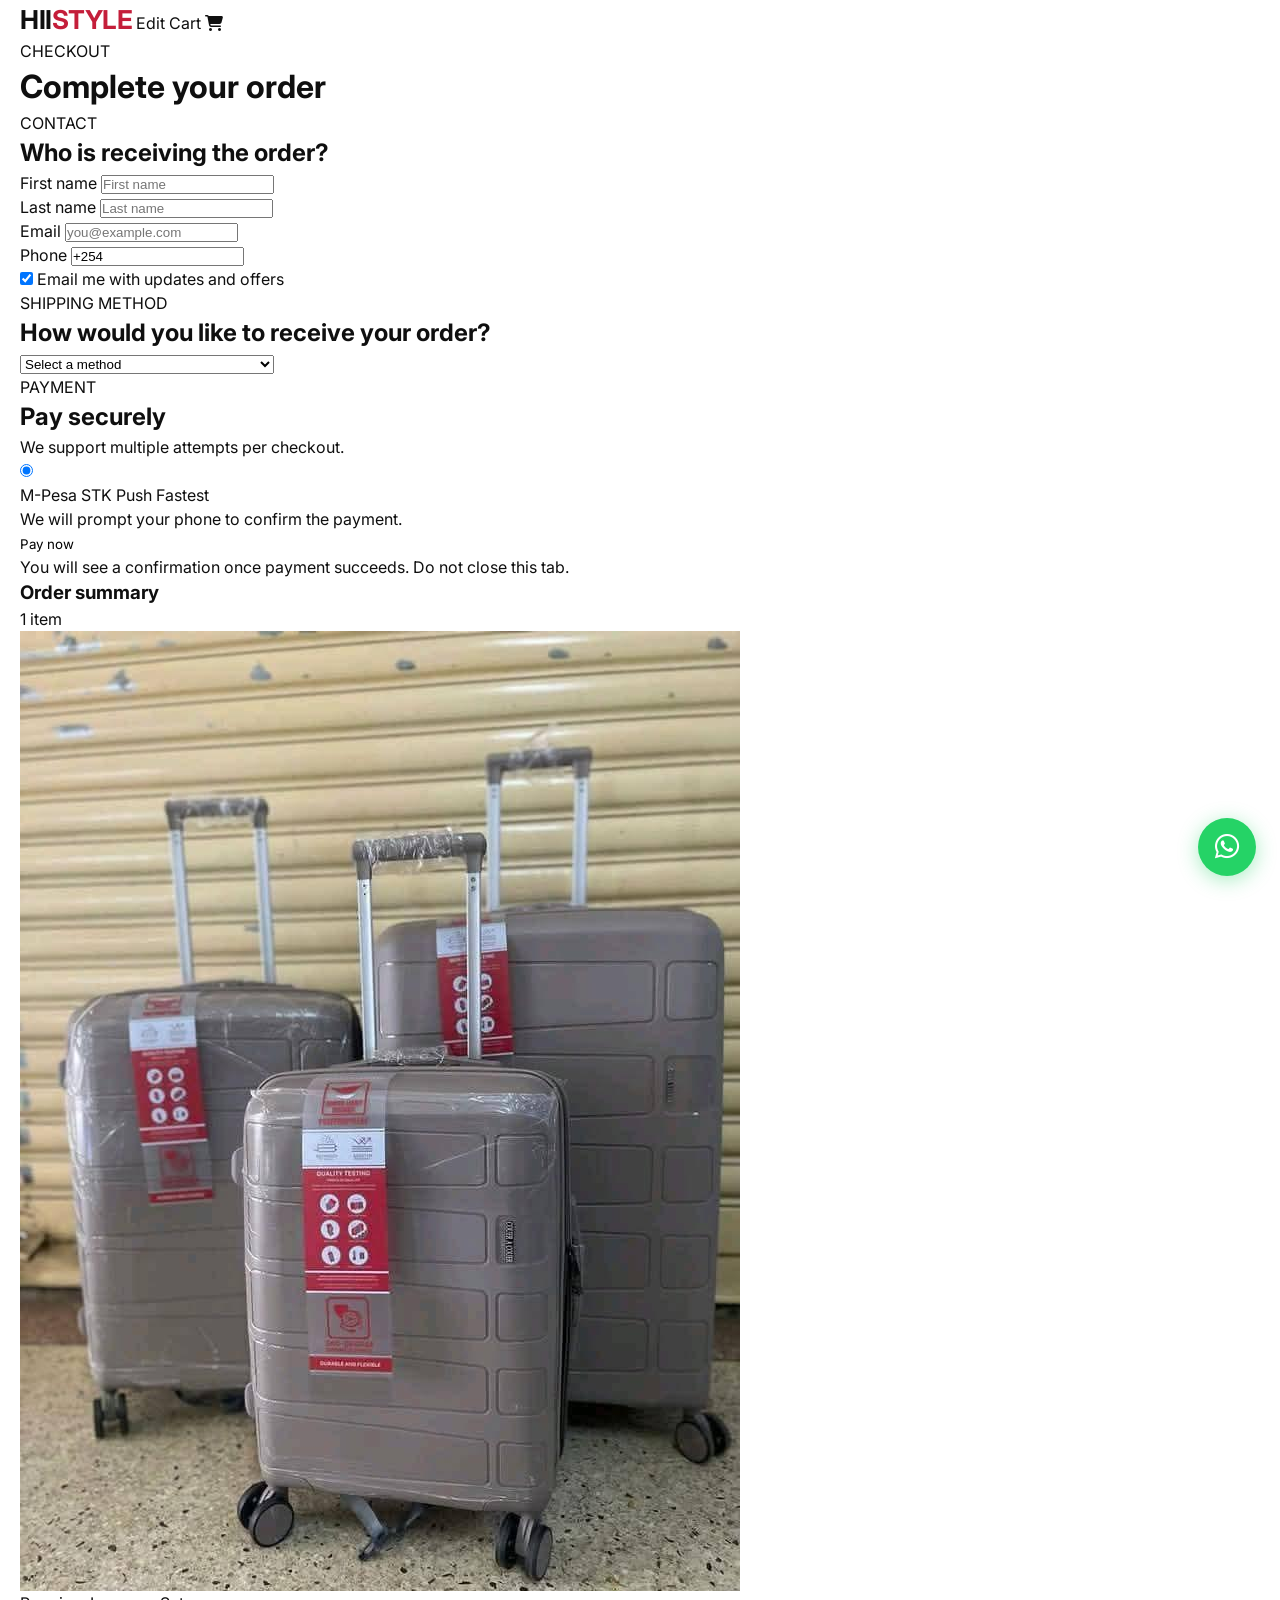
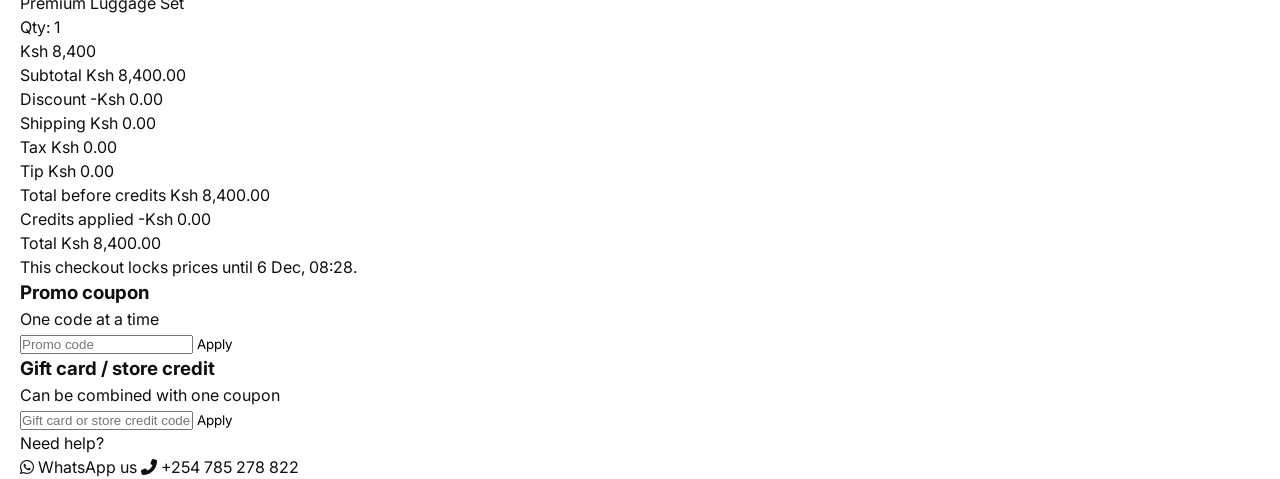
==== checkout.html @ 17052728 "Add files via upload" ====
<!DOCTYPE html>
<html lang="en">
<head>
  <meta charset="UTF-8">
  <meta name="viewport" content="width=device-width, initial-scale=1.0">
  <title>Checkout | HIISTYLE</title>
  <meta name="description" content="Complete your order securely with M-Pesa. HIISTYLE Kenya.">
  <link rel="stylesheet" href="styles.css">
  <link rel="stylesheet" href="https://cdnjs.cloudflare.com/ajax/libs/font-awesome/6.5.1/css/all.min.css">
  <link href="https://fonts.googleapis.com/css2?family=Inter:wght@300;400;500;600;700&display=swap" rel="stylesheet">
</head>
<body>
  <!-- Minimal Checkout Header -->
  <header class="checkout-header">
    <div class="container checkout-header-inner">
      <a href="index.html" class="logo">HII<span>STYLE</span></a>
      <a href="shop.html" class="edit-cart-btn">
        Edit Cart <i class="fas fa-shopping-cart"></i>
      </a>
    </div>
  </header>

  <main class="checkout-main">
    <div class="container checkout-grid">
      <!-- Left Column: Forms -->
      <div class="checkout-forms">
        <p class="checkout-label">CHECKOUT</p>
        <h1 class="checkout-title">Complete your order</h1>

        <!-- CONTACT -->
        <section class="checkout-card">
          <p class="card-label">CONTACT</p>
          <h2 class="card-title">Who is receiving the order?</h2>

          <div class="form-row">
            <div class="form-group">
              <label for="firstName">First name</label>
              <input type="text" id="firstName" placeholder="First name" required>
            </div>
            <div class="form-group">
              <label for="lastName">Last name</label>
              <input type="text" id="lastName" placeholder="Last name" required>
            </div>
          </div>

          <div class="form-group">
            <label for="email">Email</label>
            <input type="email" id="email" placeholder="you@example.com">
          </div>

          <div class="form-group">
            <label for="phone">Phone</label>
            <input type="tel" id="phone" placeholder="+254 700 000 000" value="+254 " required>
          </div>

          <label class="checkbox-label">
            <input type="checkbox" id="emailUpdates" checked>
            <span>Email me with updates and offers</span>
          </label>
        </section>

        <!-- SHIPPING METHOD -->
        <section class="checkout-card">
          <p class="card-label">SHIPPING METHOD</p>
          <h2 class="card-title">How would you like to receive your order?</h2>
          <div class="form-group">
            <select id="shippingMethod">
              <option value="" disabled selected>Select a method</option>
              <option value="nairobi">Nairobi Delivery – Free over KSh 5,000</option>
              <option value="upcountry">Upcountry / Bus Delivery</option>
              <option value="pickup">Store Pickup (Nairobi)</option>
              <option value="courier">Courier (G4S / Fargo)</option>
            </select>
          </div>
        </section>

        <!-- PAYMENT -->
        <section class="checkout-card">
          <p class="card-label">PAYMENT</p>
          <div class="payment-header">
            <h2 class="card-title">Pay securely</h2>
            <p class="payment-note">We support multiple attempts per checkout.</p>
          </div>

          <div class="payment-option selected">
            <label class="payment-radio">
              <input type="radio" name="payment" value="mpesa" checked>
              <div class="payment-info">
                <div class="payment-title-row">
                  <span class="payment-name">M-Pesa STK Push</span>
                  <span class="badge-fastest">Fastest</span>
                </div>
                <p class="payment-desc">We will prompt your phone to confirm the payment.</p>
              </div>
            </label>
          </div>

          <button type="button" class="pay-now-btn" id="payNowBtn">
            Pay now
          </button>
          <p class="pay-note">You will see a confirmation once payment succeeds. Do not close this tab.</p>
        </section>
      </div>

      <!-- Right Column: Order Summary -->
      <aside class="checkout-summary">
        <div class="summary-card">
          <div class="summary-header">
            <h3>Order summary</h3>
            <span class="item-count" id="itemCount">1 item</span>
          </div>

          <div class="summary-items" id="summaryItems">
            <!-- Sample item – JS can update -->
            <div class="summary-item">
              <div class="summary-item-img">
                <img src="assets/products/IMG-20260903-WA0022.jpg" alt="Product">
              </div>
              <div class="summary-item-info">
                <p class="summary-item-name">Premium Luggage Set</p>
                <p class="summary-item-meta">Qty: 1</p>
              </div>
              <p class="summary-item-price">Ksh 8,400</p>
            </div>
          </div>

          <div class="summary-totals">
            <div class="total-row">
              <span>Subtotal</span>
              <span id="subtotal">Ksh 8,400.00</span>
            </div>
            <div class="total-row">
              <span>Discount</span>
              <span id="discount">-Ksh 0.00</span>
            </div>
            <div class="total-row">
              <span>Shipping</span>
              <span id="shipping">Ksh 0.00</span>
            </div>
            <div class="total-row">
              <span>Tax</span>
              <span>Ksh 0.00</span>
            </div>
            <div class="total-row">
              <span>Tip</span>
              <span>Ksh 0.00</span>
            </div>
            <div class="total-row">
              <span>Total before credits</span>
              <span id="beforeCredits">Ksh 8,400.00</span>
            </div>
            <div class="total-row">
              <span>Credits applied</span>
              <span>-Ksh 0.00</span>
            </div>
            <div class="total-row total-final">
              <span>Total</span>
              <span id="grandTotal">Ksh 8,400.00</span>
            </div>
          </div>

          <p class="price-lock">This checkout locks prices until <span id="lockTime"></span>.</p>
        </div>

        <!-- Promo Coupon -->
        <div class="summary-card promo-card">
          <div class="promo-header">
            <h3>Promo coupon</h3>
            <span class="promo-note">One code at a time</span>
          </div>
          <div class="promo-input-row">
            <input type="text" id="promoCode" placeholder="Promo code">
            <button type="button" class="apply-btn" id="applyPromo">Apply</button>
          </div>
        </div>

        <!-- Gift Card -->
        <div class="summary-card promo-card">
          <div class="promo-header">
            <h3>Gift card / store credit</h3>
            <span class="promo-note">Can be combined with one coupon</span>
          </div>
          <div class="promo-input-row">
            <input type="text" id="giftCard" placeholder="Gift card or store credit code">
            <button type="button" class="apply-btn" id="applyGift">Apply</button>
          </div>
        </div>

        <!-- Help -->
        <div class="checkout-help">
          <p>Need help?</p>
          <a href="https://wa.me/254785278822?text=Hi%2C%20I%20need%20help%20with%20checkout" target="_blank">
            <i class="fab fa-whatsapp"></i> WhatsApp us
          </a>
          <a href="tel:+254785278822">
            <i class="fas fa-phone-alt"></i> +254 785 278 822
          </a>
        </div>
      </aside>
    </div>
  </main>

  <!-- Floating WhatsApp -->
  <a href="https://wa.me/254785278822?text=Hi%2C%20I%20want%20to%20complete%20my%20order" class="floating-whatsapp" target="_blank" title="Chat on WhatsApp">
    <i class="fab fa-whatsapp"></i>
  </a>

  <script src="script.js"></script>
  <script>
    // Set price lock time (1 hour from now)
    (function() {
      const lock = document.getElementById('lockTime');
      if (lock) {
        const d = new Date();
        d.setHours(d.getHours() + 1);
        lock.textContent = d.toLocaleString('en-KE', {
          month: 'short', day: 'numeric', hour: '2-digit', minute: '2-digit'
        });
      }
    })();

    // Pay Now → WhatsApp with order details (static demo)
    document.getElementById('payNowBtn')?.addEventListener('click', function() {
      const first = document.getElementById('firstName')?.value.trim() || '';
      const last = document.getElementById('lastName')?.value.trim() || '';
      const phone = document.getElementById('phone')?.value.trim() || '';
      const shipping = document.getElementById('shippingMethod')?.value || '';
      const total = document.getElementById('grandTotal')?.textContent || 'Ksh 8,400';

      if (!first || !last || !phone || phone.length < 10) {
        alert('Please fill in your First name, Last name and a valid Phone number.');
        return;
      }
      if (!shipping) {
        alert('Please select a shipping method.');
        return;
      }

      const msg = encodeURIComponent(
        `Hi HIISTYLE! I want to complete my order.\n\n` +
        `Name: ${first} ${last}\n` +
        `Phone: ${phone}\n` +
        `Shipping: ${shipping}\n` +
        `Total: ${total}\n\n` +
        `Please send M-Pesa STK Push.`
      );
      window.open(`https://wa.me/254785278822?text=${msg}`, '_blank');
    });

    // Simple promo feedback
    document.getElementById('applyPromo')?.addEventListener('click', function() {
      const code = document.getElementById('promoCode')?.value.trim();
      if (code) alert('Promo code applied (demo). Contact us on WhatsApp for real discounts.');
      else alert('Enter a promo code first.');
    });
    document.getElementById('applyGift')?.addEventListener('click', function() {
      const code = document.getElementById('giftCard')?.value.trim();
      if (code) alert('Gift card applied (demo). Contact us on WhatsApp to redeem.');
      else alert('Enter a gift card code first.');
    });
  </script>
</body>
</html>
---- styles.css ----
/* ===== Reset & Base ===== */
*,
*::before,
*::after {
  box-sizing: border-box;
  margin: 0;
  padding: 0;
}

:root {
  --black: #0f0f0f;
  --dark: #1a1a1a;
  --gray: #666;
  --light-gray: #f7f7f7;
  --border: #e8e8e8;
  --red: #c41e3a;
  --whatsapp: #25D366;
  --white: #fff;
  --radius: 10px;
  --shadow: 0 4px 20px rgba(0,0,0,0.08);
  --transition: 0.25s ease;
}

html {
  scroll-behavior: smooth;
}

body {
  font-family: 'Inter', -apple-system, BlinkMacSystemFont, sans-serif;
  color: var(--black);
  background: var(--white);
  line-height: 1.5;
  -webkit-font-smoothing: antialiased;
}

a {
  text-decoration: none;
  color: inherit;
}

img {
  max-width: 100%;
  display: block;
  object-fit: cover;
}

button {
  font-family: inherit;
  cursor: pointer;
  border: none;
  background: none;
}

.container {
  max-width: 1320px;
  margin: 0 auto;
  padding: 0 20px;
}

/* ===== Top Bar ===== */
.top-bar {
  background: var(--black);
  color: var(--white);
  font-size: 13px;
  padding: 9px 0;
}

.top-bar-content {
  display: flex;
  justify-content: space-between;
  align-items: center;
  gap: 16px;
  flex-wrap: wrap;
}

.top-bar a {
  color: var(--white);
  display: flex;
  align-items: center;
  gap: 6px;
  transition: opacity var(--transition);
}

.top-bar a:hover {
  opacity: 0.8;
}

.top-bar .whatsapp-link {
  background: var(--whatsapp);
  padding: 4px 12px;
  border-radius: 20px;
  font-weight: 500;
}

/* ===== Header ===== */
.main-header {
  background: var(--white);
  border-bottom: 1px solid var(--border);
  position: sticky;
  top: 0;
  z-index: 100;
  box-shadow: 0 1px 8px rgba(0,0,0,0.04);
}

.header-content {
  display: flex;
  align-items: center;
  justify-content: space-between;
  height: 70px;
  gap: 20px;
}

.logo {
  font-size: 26px;
  font-weight: 700;
  letter-spacing: -0.5px;
  color: var(--black);
}

.logo span {
  color: var(--red);
}

.main-nav {
  display: flex;
  gap: 28px;
}

.main-nav a {
  font-size: 14px;
  font-weight: 500;
  transition: color var(--transition);
  position: relative;
}

.main-nav a:hover,
.main-nav a.active {
  color: var(--red);
}

.main-nav a.sale {
  color: var(--red);
}

.header-actions {
  display: flex;
  align-items: center;
  gap: 12px;
}

.search-box {
  display: flex;
  align-items: center;
  background: var(--light-gray);
  border-radius: 24px;
  padding: 8px 14px;
  gap: 8px;
  min-width: 200px;
}

.search-box input {
  border: none;
  background: transparent;
  outline: none;
  font-size: 14px;
  width: 100%;
}

.icon-btn {
  width: 40px;
  height: 40px;
  display: flex;
  align-items: center;
  justify-content: center;
  border-radius: 50%;
  transition: background var(--transition);
  position: relative;
  font-size: 16px;
  color: var(--dark);
}

.icon-btn:hover {
  background: var(--light-gray);
}

.cart-count {
  position: absolute;
  top: 2px;
  right: 2px;
  background: var(--red);
  color: white;
  font-size: 10px;
  font-weight: 600;
  width: 16px;
  height: 16px;
  border-radius: 50%;
  display: flex;
  align-items: center;
  justify-content: center;
}

.mobile-menu-btn {
  display: none;
  font-size: 22px;
  color: var(--dark);
}

/* ===== Mobile Nav ===== */
.mobile-nav {
  display: none;
  flex-direction: column;
  background: var(--white);
  border-bottom: 1px solid var(--border);
  padding: 12px 20px 20px;
  gap: 4px;
}

.mobile-nav.open {
  display: flex;
}

.mobile-nav a {
  padding: 12px 8px;
  font-weight: 500;
  border-radius: 8px;
  transition: background var(--transition);
}

.mobile-nav a:hover {
  background: var(--light-gray);
}

/* ===== Category Nav ===== */
.category-nav {
  background: var(--light-gray);
  border-bottom: 1px solid var(--border);
  overflow-x: auto;
  -webkit-overflow-scrolling: touch;
}

.category-scroll {
  display: flex;
  gap: 8px;
  padding: 12px 20px;
  white-space: nowrap;
}

.category-scroll a {
  font-size: 13px;
  font-weight: 600;
  letter-spacing: 0.3px;
  padding: 6px 16px;
  border-radius: 20px;
  background: var(--white);
  border: 1px solid var(--border);
  transition: all var(--transition);
}

.category-scroll a:hover,
.category-scroll a.active {
  background: var(--black);
  color: var(--white);
  border-color: var(--black);
}

/* ===== Hero ===== */
.hero {
  background: linear-gradient(135deg, #1a1a1a 0%, #333 100%);
  color: var(--white);
  padding: 70px 0;
  text-align: center;
}

.hero h1 {
  font-size: clamp(32px, 5vw, 48px);
  font-weight: 700;
  margin-bottom: 12px;
  letter-spacing: -1px;
}

.hero p {
  font-size: 17px;
  opacity: 0.85;
  margin-bottom: 28px;
  max-width: 520px;
  margin-left: auto;
  margin-right: auto;
}

.hero-buttons {
  display: flex;
  gap: 14px;
  justify-content: center;
  flex-wrap: wrap;
}

.btn-primary {
  display: inline-flex;
  align-items: center;
  gap: 8px;
  background: var(--white);
  color: var(--black);
  padding: 14px 28px;
  border-radius: 30px;
  font-weight: 600;
  font-size: 15px;
  transition: transform var(--transition), box-shadow var(--transition);
}

.btn-primary:hover {
  transform: translateY(-2px);
  box-shadow: 0 8px 20px rgba(0,0,0,0.2);
}

.btn-whatsapp {
  display: inline-flex;
  align-items: center;
  gap: 8px;
  background: var(--whatsapp);
  color: var(--white);
  padding: 14px 28px;
  border-radius: 30px;
  font-weight: 600;
  font-size: 15px;
  transition: transform var(--transition), box-shadow var(--transition);
}

.btn-whatsapp:hover {
  transform: translateY(-2px);
  box-shadow: 0 8px 20px rgba(37,211,102,0.3);
}

/* ===== Sections ===== */
.product-section {
  padding: 50px 0;
}

.section-header {
  display: flex;
  justify-content: space-between;
  align-items: center;
  margin-bottom: 28px;
}

.section-header h2 {
  font-size: 22px;
  font-weight: 700;
  letter-spacing: -0.3px;
}

.view-all {
  font-size: 14px;
  font-weight: 500;
  color: var(--gray);
  display: flex;
  align-items: center;
  gap: 4px;
  transition: color var(--transition);
}

.view-all:hover {
  color: var(--red);
}

/* ===== Product Grid ===== */
.product-grid {
  display: grid;
  grid-template-columns: repeat(auto-fill, minmax(240px, 1fr));
  gap: 24px;
}

.product-card {
  background: var(--white);
  border-radius: var(--radius);
  overflow: hidden;
  border: 1px solid var(--border);
  transition: transform var(--transition), box-shadow var(--transition);
  position: relative;
}

.product-card:hover {
  transform: translateY(-4px);
  box-shadow: var(--shadow);
}

.product-image {
  position: relative;
  aspect-ratio: 1;
  overflow: hidden;
  background: var(--light-gray);
}

.product-image img {
  width: 100%;
  height: 100%;
  object-fit: cover;
  transition: transform 0.4s ease;
}

.product-card:hover .product-image img {
  transform: scale(1.05);
}

.product-badge {
  position: absolute;
  top: 12px;
  left: 12px;
  background: var(--red);
  color: white;
  font-size: 11px;
  font-weight: 600;
  padding: 4px 10px;
  border-radius: 4px;
  text-transform: uppercase;
  letter-spacing: 0.5px;
}

.wishlist-btn {
  position: absolute;
  top: 12px;
  right: 12px;
  width: 36px;
  height: 36px;
  background: white;
  border-radius: 50%;
  display: flex;
  align-items: center;
  justify-content: center;
  box-shadow: 0 2px 8px rgba(0,0,0,0.12);
  opacity: 0;
  transition: opacity var(--transition), transform var(--transition);
  color: var(--dark);
}

.product-card:hover .wishlist-btn {
  opacity: 1;
}

.wishlist-btn:hover,
.wishlist-btn.active {
  color: var(--red);
  transform: scale(1.1);
}

.product-info {
  padding: 16px;
}

.product-category {
  font-size: 11px;
  text-transform: uppercase;
  letter-spacing: 0.8px;
  color: var(--gray);
  font-weight: 500;
  margin-bottom: 4px;
}

.product-name {
  font-size: 15px;
  font-weight: 600;
  margin-bottom: 8px;
  line-height: 1.3;
  display: -webkit-box;
  -webkit-line-clamp: 2;
  -webkit-box-orient: vertical;
  overflow: hidden;
}

.product-price {
  font-size: 16px;
  font-weight: 700;
  margin-bottom: 12px;
}

.product-price .old {
  text-decoration: line-through;
  color: var(--gray);
  font-weight: 400;
  font-size: 14px;
  margin-left: 6px;
}

.product-actions {
  display: flex;
  gap: 8px;
}

.btn-add {
  flex: 1;
  background: var(--black);
  color: white;
  padding: 10px;
  border-radius: 6px;
  font-size: 13px;
  font-weight: 600;
  transition: background var(--transition);
  display: flex;
  align-items: center;
  justify-content: center;
  gap: 6px;
}

.btn-add:hover {
  background: var(--dark);
}

.btn-wa {
  width: 42px;
  background: var(--whatsapp);
  color: white;
  border-radius: 6px;
  display: flex;
  align-items: center;
  justify-content: center;
  font-size: 18px;
  transition: transform var(--transition);
}

.btn-wa:hover {
  transform: scale(1.05);
}

/* ===== Category Cards ===== */
.category-grid {
  display: grid;
  grid-template-columns: repeat(auto-fit, minmax(200px, 1fr));
  gap: 20px;
  margin-bottom: 20px;
}

.category-card {
  position: relative;
  border-radius: var(--radius);
  overflow: hidden;
  aspect-ratio: 4/3;
  background: var(--light-gray);
}

.category-card img {
  width: 100%;
  height: 100%;
  object-fit: cover;
  transition: transform 0.4s ease;
}

.category-card:hover img {
  transform: scale(1.08);
}

.category-card .overlay {
  position: absolute;
  inset: 0;
  background: linear-gradient(to top, rgba(0,0,0,0.7) 0%, transparent 60%);
  display: flex;
  align-items: flex-end;
  padding: 20px;
}

.category-card h3 {
  color: white;
  font-size: 18px;
  font-weight: 600;
}

/* ===== Contact Page ===== */
.contact-section {
  padding: 60px 0;
}

.contact-grid {
  display: grid;
  grid-template-columns: 1fr 1fr;
  gap: 40px;
  align-items: start;
}

.contact-info h2 {
  font-size: 28px;
  margin-bottom: 12px;
}

.contact-info p {
  color: var(--gray);
  margin-bottom: 28px;
}

.contact-methods {
  display: flex;
  flex-direction: column;
  gap: 16px;
}

.contact-method {
  display: flex;
  align-items: center;
  gap: 16px;
  padding: 18px 20px;
  background: var(--light-gray);
  border-radius: var(--radius);
  transition: transform var(--transition);
}

.contact-method:hover {
  transform: translateX(4px);
}

.contact-method .icon {
  width: 48px;
  height: 48px;
  border-radius: 50%;
  display: flex;
  align-items: center;
  justify-content: center;
  font-size: 20px;
  color: white;
  flex-shrink: 0;
}

.contact-method .icon.phone {
  background: var(--black);
}

.contact-method .icon.whatsapp {
  background: var(--whatsapp);
}

.contact-method h4 {
  font-size: 15px;
  margin-bottom: 2px;
}

.contact-method span {
  font-size: 14px;
  color: var(--gray);
}

.contact-cta {
  background: var(--black);
  color: white;
  padding: 40px;
  border-radius: 16px;
  text-align: center;
}

.contact-cta h3 {
  font-size: 22px;
  margin-bottom: 12px;
}

.contact-cta p {
  opacity: 0.8;
  margin-bottom: 24px;
}

/* ===== Footer ===== */
.footer {
  background: var(--black);
  color: var(--white);
  padding: 50px 0 24px;
  margin-top: 40px;
}

.footer-grid {
  display: grid;
  grid-template-columns: 2fr 1fr 1fr 1fr;
  gap: 40px;
  margin-bottom: 40px;
}

.footer-brand h3 {
  font-size: 22px;
  margin-bottom: 12px;
}

.footer-brand p {
  opacity: 0.7;
  font-size: 14px;
  max-width: 280px;
  line-height: 1.6;
}

.footer h4 {
  font-size: 14px;
  text-transform: uppercase;
  letter-spacing: 0.8px;
  margin-bottom: 16px;
  opacity: 0.9;
}

.footer-links {
  display: flex;
  flex-direction: column;
  gap: 10px;
}

.footer-links a {
  opacity: 0.7;
  font-size: 14px;
  transition: opacity var(--transition);
}

.footer-links a:hover {
  opacity: 1;
}

.footer-bottom {
  border-top: 1px solid rgba(255,255,255,0.1);
  padding-top: 20px;
  display: flex;
  justify-content: space-between;
  align-items: center;
  font-size: 13px;
  opacity: 0.6;
  flex-wrap: wrap;
  gap: 12px;
}

/* ===== Floating WhatsApp ===== */
.floating-whatsapp {
  position: fixed;
  bottom: 24px;
  right: 24px;
  width: 58px;
  height: 58px;
  background: var(--whatsapp);
  color: white;
  border-radius: 50%;
  display: flex;
  align-items: center;
  justify-content: center;
  font-size: 28px;
  box-shadow: 0 4px 20px rgba(37,211,102,0.4);
  z-index: 99;
  transition: transform var(--transition);
}

.floating-whatsapp:hover {
  transform: scale(1.1);
}

/* ===== Page Title ===== */
.page-header {
  background: var(--light-gray);
  padding: 40px 0;
  text-align: center;
  border-bottom: 1px solid var(--border);
}

.page-header h1 {
  font-size: 32px;
  font-weight: 700;
  margin-bottom: 8px;
}

.page-header p {
  color: var(--gray);
}

/* ===== Filters ===== */
.shop-toolbar {
  display: flex;
  justify-content: space-between;
  align-items: center;
  margin-bottom: 28px;
  flex-wrap: wrap;
  gap: 12px;
}

.filter-pills {
  display: flex;
  gap: 8px;
  flex-wrap: wrap;
}

.filter-pill {
  padding: 7px 16px;
  border-radius: 20px;
  font-size: 13px;
  font-weight: 500;
  border: 1px solid var(--border);
  background: white;
  transition: all var(--transition);
  cursor: pointer;
}

.filter-pill:hover,
.filter-pill.active {
  background: var(--black);
  color: white;
  border-color: var(--black);
}

/* ===== Responsive ===== */
@media (max-width: 900px) {
  .main-nav {
    display: none;
  }

  .search-box {
    display: none;
  }

  .mobile-menu-btn {
    display: block;
  }

  .footer-grid {
    grid-template-columns: 1fr 1fr;
  }

  .contact-grid {
    grid-template-columns: 1fr;
  }
}

@media (max-width: 600px) {
  .product-grid {
    grid-template-columns: repeat(2, 1fr);
    gap: 12px;
  }

  .product-info {
    padding: 12px;
  }

  .product-name {
    font-size: 13px;
  }

  .product-price {
    font-size: 14px;
  }

  .btn-add {
    font-size: 12px;
    padding: 8px;
  }

  .footer-grid {
    grid-template-columns: 1fr;
  }

  .hero {
    padding: 50px 0;
  }
}
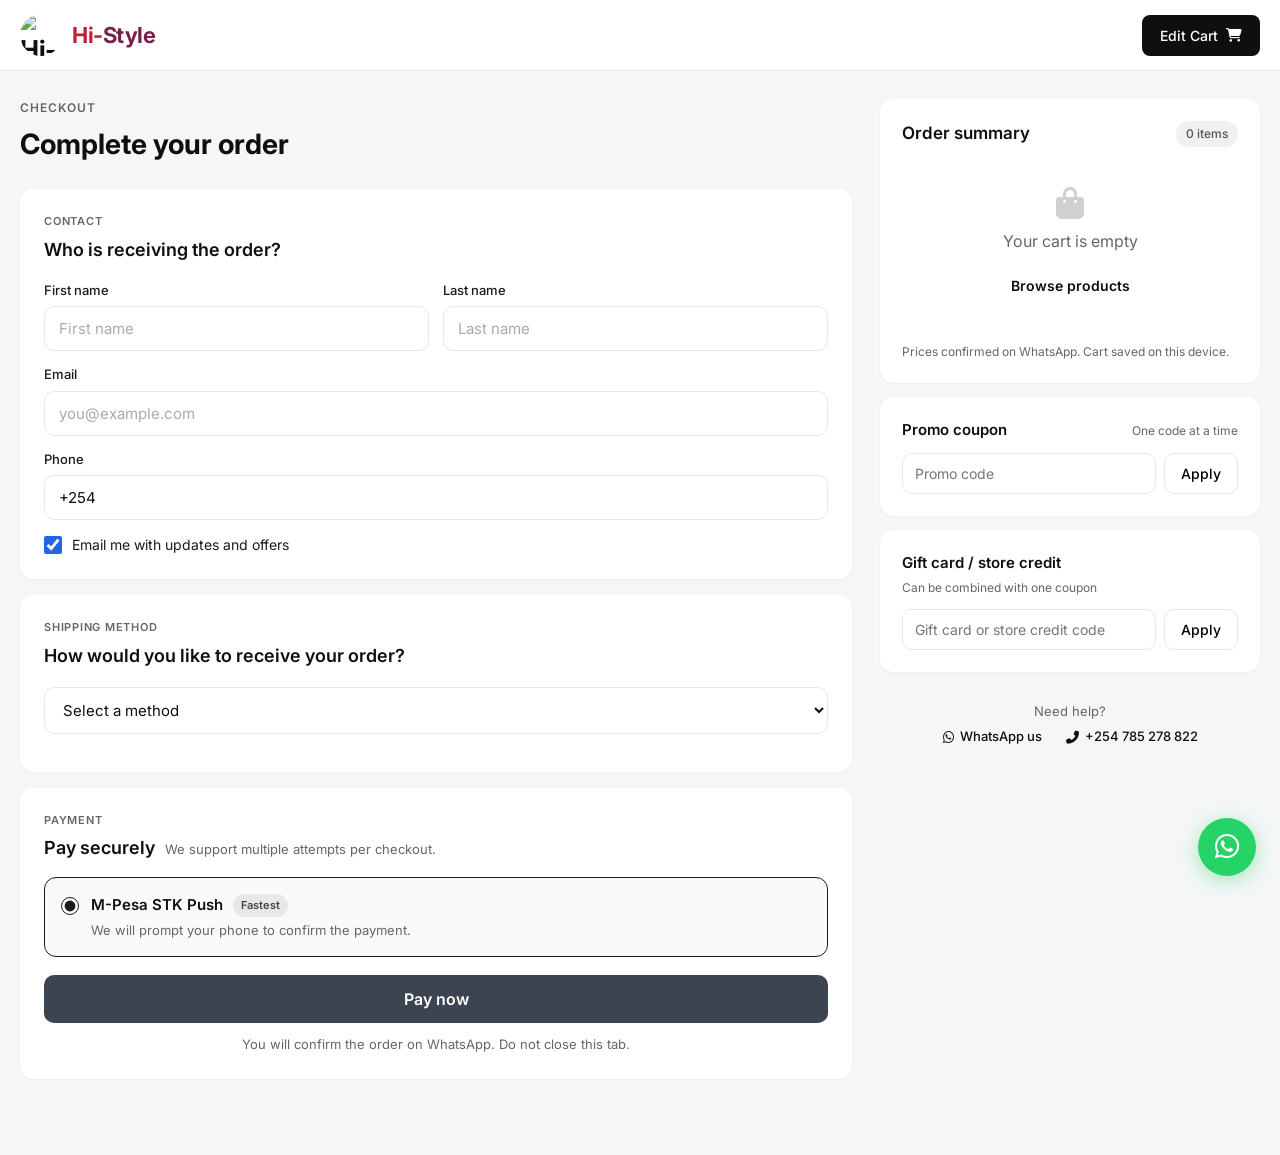
==== commit 476b044e: "Add files via upload" ====
--- a/checkout.html
+++ b/checkout.html
@@ -3,17 +3,20 @@
 <head>
   <meta charset="UTF-8">
   <meta name="viewport" content="width=device-width, initial-scale=1.0">
-  <title>Checkout | HIISTYLE</title>
-  <meta name="description" content="Complete your order securely with M-Pesa. HIISTYLE Kenya.">
+  <title>Checkout | Hi-Style</title>
+  <meta name="description" content="Complete your order securely with M-Pesa. Hi-Style Kenya.">
   <link rel="stylesheet" href="styles.css">
   <link rel="stylesheet" href="https://cdnjs.cloudflare.com/ajax/libs/font-awesome/6.5.1/css/all.min.css">
   <link href="https://fonts.googleapis.com/css2?family=Inter:wght@300;400;500;600;700&display=swap" rel="stylesheet">
+  <link rel="icon" href="assets/logo-sm.png" type="image/png">
 </head>
 <body>
-  <!-- Minimal Checkout Header -->
   <header class="checkout-header">
     <div class="container checkout-header-inner">
-      <a href="index.html" class="logo">HII<span>STYLE</span></a>
+      <a href="index.html" class="logo logo-with-img">
+        <img src="assets/logo.png" alt="Hi-Style" class="logo-img">
+        <span class="logo-text">Hi-<span>Style</span></span>
+      </a>
       <a href="shop.html" class="edit-cart-btn">
         Edit Cart <i class="fas fa-shopping-cart"></i>
       </a>
@@ -22,16 +25,14 @@
 
   <main class="checkout-main">
     <div class="container checkout-grid">
-      <!-- Left Column: Forms -->
+      <!-- Left: Forms -->
       <div class="checkout-forms">
         <p class="checkout-label">CHECKOUT</p>
         <h1 class="checkout-title">Complete your order</h1>
 
-        <!-- CONTACT -->
         <section class="checkout-card">
           <p class="card-label">CONTACT</p>
           <h2 class="card-title">Who is receiving the order?</h2>
-
           <div class="form-row">
             <div class="form-group">
               <label for="firstName">First name</label>
@@ -42,46 +43,40 @@
               <input type="text" id="lastName" placeholder="Last name" required>
             </div>
           </div>
-
           <div class="form-group">
             <label for="email">Email</label>
             <input type="email" id="email" placeholder="you@example.com">
           </div>
-
           <div class="form-group">
             <label for="phone">Phone</label>
             <input type="tel" id="phone" placeholder="+254 700 000 000" value="+254 " required>
           </div>
-
           <label class="checkbox-label">
             <input type="checkbox" id="emailUpdates" checked>
             <span>Email me with updates and offers</span>
           </label>
         </section>
 
-        <!-- SHIPPING METHOD -->
         <section class="checkout-card">
           <p class="card-label">SHIPPING METHOD</p>
           <h2 class="card-title">How would you like to receive your order?</h2>
           <div class="form-group">
             <select id="shippingMethod">
               <option value="" disabled selected>Select a method</option>
-              <option value="nairobi">Nairobi Delivery – Free over KSh 5,000</option>
-              <option value="upcountry">Upcountry / Bus Delivery</option>
-              <option value="pickup">Store Pickup (Nairobi)</option>
-              <option value="courier">Courier (G4S / Fargo)</option>
+              <option value="Nairobi Delivery">Nairobi Delivery – Free over KSh 5,000</option>
+              <option value="Upcountry / Bus">Upcountry / Bus Delivery</option>
+              <option value="Store Pickup">Store Pickup (Nairobi)</option>
+              <option value="Courier">Courier (G4S / Fargo)</option>
             </select>
           </div>
         </section>
 
-        <!-- PAYMENT -->
         <section class="checkout-card">
           <p class="card-label">PAYMENT</p>
           <div class="payment-header">
             <h2 class="card-title">Pay securely</h2>
             <p class="payment-note">We support multiple attempts per checkout.</p>
           </div>
-
           <div class="payment-option selected">
             <label class="payment-radio">
               <input type="radio" name="payment" value="mpesa" checked>
@@ -94,75 +89,47 @@
               </div>
             </label>
           </div>
-
-          <button type="button" class="pay-now-btn" id="payNowBtn">
-            Pay now
-          </button>
-          <p class="pay-note">You will see a confirmation once payment succeeds. Do not close this tab.</p>
+          <button type="button" class="pay-now-btn" id="payNowBtn">Pay now</button>
+          <p class="pay-note">You will confirm the order on WhatsApp. Do not close this tab.</p>
         </section>
       </div>
 
-      <!-- Right Column: Order Summary -->
+      <!-- Right: Order Summary (live cart) -->
       <aside class="checkout-summary">
         <div class="summary-card">
           <div class="summary-header">
             <h3>Order summary</h3>
-            <span class="item-count" id="itemCount">1 item</span>
+            <span class="item-count" id="itemCount">0 items</span>
           </div>
 
           <div class="summary-items" id="summaryItems">
-            <!-- Sample item – JS can update -->
-            <div class="summary-item">
-              <div class="summary-item-img">
-                <img src="assets/products/IMG-20260903-WA0022.jpg" alt="Product">
-              </div>
-              <div class="summary-item-info">
-                <p class="summary-item-name">Premium Luggage Set</p>
-                <p class="summary-item-meta">Qty: 1</p>
-              </div>
-              <p class="summary-item-price">Ksh 8,400</p>
-            </div>
-          </div>
-
-          <div class="summary-totals">
+            <!-- Filled by JS -->
+          </div>
+
+          <div id="emptyCartMsg" class="empty-cart-msg" style="display:none;">
+            <i class="fas fa-shopping-bag" style="font-size:32px;opacity:0.3;margin-bottom:10px;"></i>
+            <p>Your cart is empty</p>
+            <a href="shop.html" class="btn-primary" style="display:inline-block;margin-top:12px;padding:10px 20px;font-size:14px;">Browse products</a>
+          </div>
+
+          <div class="summary-totals" id="summaryTotals">
             <div class="total-row">
-              <span>Subtotal</span>
-              <span id="subtotal">Ksh 8,400.00</span>
-            </div>
-            <div class="total-row">
-              <span>Discount</span>
-              <span id="discount">-Ksh 0.00</span>
+              <span>Items</span>
+              <span id="subtotalLabel">—</span>
             </div>
             <div class="total-row">
               <span>Shipping</span>
-              <span id="shipping">Ksh 0.00</span>
-            </div>
-            <div class="total-row">
-              <span>Tax</span>
-              <span>Ksh 0.00</span>
-            </div>
-            <div class="total-row">
-              <span>Tip</span>
-              <span>Ksh 0.00</span>
-            </div>
-            <div class="total-row">
-              <span>Total before credits</span>
-              <span id="beforeCredits">Ksh 8,400.00</span>
-            </div>
-            <div class="total-row">
-              <span>Credits applied</span>
-              <span>-Ksh 0.00</span>
+              <span>WhatsApp to confirm</span>
             </div>
             <div class="total-row total-final">
               <span>Total</span>
-              <span id="grandTotal">Ksh 8,400.00</span>
-            </div>
-          </div>
-
-          <p class="price-lock">This checkout locks prices until <span id="lockTime"></span>.</p>
-        </div>
-
-        <!-- Promo Coupon -->
+              <span id="grandTotal">Contact for price</span>
+            </div>
+          </div>
+
+          <p class="price-lock">Prices confirmed on WhatsApp. Cart saved on this device.</p>
+        </div>
+
         <div class="summary-card promo-card">
           <div class="promo-header">
             <h3>Promo coupon</h3>
@@ -174,7 +141,6 @@
           </div>
         </div>
 
-        <!-- Gift Card -->
         <div class="summary-card promo-card">
           <div class="promo-header">
             <h3>Gift card / store credit</h3>
@@ -186,7 +152,6 @@
           </div>
         </div>
 
-        <!-- Help -->
         <div class="checkout-help">
           <p>Need help?</p>
           <a href="https://wa.me/254785278822?text=Hi%2C%20I%20need%20help%20with%20checkout" target="_blank">
@@ -200,35 +165,89 @@
     </div>
   </main>
 
-  <!-- Floating WhatsApp -->
   <a href="https://wa.me/254785278822?text=Hi%2C%20I%20want%20to%20complete%20my%20order" class="floating-whatsapp" target="_blank" title="Chat on WhatsApp">
     <i class="fab fa-whatsapp"></i>
   </a>
 
   <script src="script.js"></script>
   <script>
-    // Set price lock time (1 hour from now)
-    (function() {
-      const lock = document.getElementById('lockTime');
-      if (lock) {
-        const d = new Date();
-        d.setHours(d.getHours() + 1);
-        lock.textContent = d.toLocaleString('en-KE', {
-          month: 'short', day: 'numeric', hour: '2-digit', minute: '2-digit'
+    function renderCheckoutCart() {
+      const cart = window.HiistyleCart.getCart();
+      const container = document.getElementById('summaryItems');
+      const emptyMsg = document.getElementById('emptyCartMsg');
+      const totals = document.getElementById('summaryTotals');
+      const countEl = document.getElementById('itemCount');
+
+      if (!container) return;
+
+      if (!cart.length) {
+        container.innerHTML = '';
+        if (emptyMsg) emptyMsg.style.display = 'block';
+        if (totals) totals.style.display = 'none';
+        if (countEl) countEl.textContent = '0 items';
+        return;
+      }
+
+      if (emptyMsg) emptyMsg.style.display = 'none';
+      if (totals) totals.style.display = 'block';
+
+      const totalQty = window.HiistyleCart.cartTotalQty(cart);
+      if (countEl) countEl.textContent = totalQty + (totalQty === 1 ? ' item' : ' items');
+
+      container.innerHTML = cart.map((item) => `
+        <div class="summary-item" data-id="${item.id}">
+          <div class="summary-item-img">
+            <img src="${item.img || 'assets/logo.png'}" alt="${item.name}">
+          </div>
+          <div class="summary-item-info">
+            <p class="summary-item-name">${item.name}</p>
+            <p class="summary-item-meta">${item.price || ''} · Qty: 
+              <button type="button" class="qty-btn" data-action="minus" data-id="${item.id}">−</button>
+              <span class="qty-num">${item.qty || 1}</span>
+              <button type="button" class="qty-btn" data-action="plus" data-id="${item.id}">+</button>
+            </p>
+          </div>
+          <button type="button" class="remove-item" data-id="${item.id}" title="Remove">
+            <i class="fas fa-trash-alt"></i>
+          </button>
+        </div>
+      `).join('');
+
+      // Bind qty / remove
+      container.querySelectorAll('.qty-btn').forEach((btn) => {
+        btn.addEventListener('click', () => {
+          const id = btn.dataset.id;
+          const action = btn.dataset.action;
+          const item = window.HiistyleCart.getCart().find((i) => i.id === id);
+          if (!item) return;
+          const newQty = action === 'plus' ? (item.qty || 1) + 1 : (item.qty || 1) - 1;
+          window.HiistyleCart.setQty(id, newQty);
+          renderCheckoutCart();
         });
-      }
-    })();
-
-    // Pay Now → WhatsApp with order details (static demo)
-    document.getElementById('payNowBtn')?.addEventListener('click', function() {
+      });
+
+      container.querySelectorAll('.remove-item').forEach((btn) => {
+        btn.addEventListener('click', () => {
+          window.HiistyleCart.removeFromCart(btn.dataset.id);
+          renderCheckoutCart();
+        });
+      });
+    }
+
+    document.getElementById('payNowBtn')?.addEventListener('click', function () {
+      const cart = window.HiistyleCart.getCart();
+      if (!cart.length) {
+        alert('Your cart is empty. Add products first.');
+        return;
+      }
+
       const first = document.getElementById('firstName')?.value.trim() || '';
       const last = document.getElementById('lastName')?.value.trim() || '';
       const phone = document.getElementById('phone')?.value.trim() || '';
       const shipping = document.getElementById('shippingMethod')?.value || '';
-      const total = document.getElementById('grandTotal')?.textContent || 'Ksh 8,400';
-
-      if (!first || !last || !phone || phone.length < 10) {
-        alert('Please fill in your First name, Last name and a valid Phone number.');
+
+      if (!first || !last || phone.length < 10) {
+        alert('Please fill in First name, Last name and a valid Phone number.');
         return;
       }
       if (!shipping) {
@@ -236,28 +255,31 @@
         return;
       }
 
-      const msg = encodeURIComponent(
-        `Hi HIISTYLE! I want to complete my order.\n\n` +
-        `Name: ${first} ${last}\n` +
-        `Phone: ${phone}\n` +
-        `Shipping: ${shipping}\n` +
-        `Total: ${total}\n\n` +
-        `Please send M-Pesa STK Push.`
-      );
+      const lines = cart.map((i) => `• ${i.name} × ${i.qty || 1}`).join('%0A');
+      const msg =
+        `Hi Hi-Style! I want to complete my order.%0A%0A` +
+        `Name: ${encodeURIComponent(first + ' ' + last)}%0A` +
+        `Phone: ${encodeURIComponent(phone)}%0A` +
+        `Shipping: ${encodeURIComponent(shipping)}%0A%0A` +
+        `Items:%0A${lines}%0A%0A` +
+        `Please confirm prices and send M-Pesa details.`;
+
       window.open(`https://wa.me/254785278822?text=${msg}`, '_blank');
     });
 
-    // Simple promo feedback
-    document.getElementById('applyPromo')?.addEventListener('click', function() {
+    document.getElementById('applyPromo')?.addEventListener('click', () => {
       const code = document.getElementById('promoCode')?.value.trim();
-      if (code) alert('Promo code applied (demo). Contact us on WhatsApp for real discounts.');
+      if (code) alert('Promo noted. We will apply it when you confirm on WhatsApp.');
       else alert('Enter a promo code first.');
     });
-    document.getElementById('applyGift')?.addEventListener('click', function() {
+    document.getElementById('applyGift')?.addEventListener('click', () => {
       const code = document.getElementById('giftCard')?.value.trim();
-      if (code) alert('Gift card applied (demo). Contact us on WhatsApp to redeem.');
+      if (code) alert('Gift card noted. Confirm on WhatsApp to redeem.');
       else alert('Enter a gift card code first.');
     });
+
+    // Render cart on load
+    renderCheckoutCart();
   </script>
 </body>
 </html>
--- a/styles.css
+++ b/styles.css
@@ -844,3 +844,530 @@
     padding: 50px 0;
   }
 }
+
+/* ===== Checkout Page ===== */
+.checkout-header {
+  background: var(--white);
+  border-bottom: 1px solid var(--border);
+  padding: 14px 0;
+  position: sticky;
+  top: 0;
+  z-index: 100;
+}
+
+.checkout-header-inner {
+  display: flex;
+  justify-content: space-between;
+  align-items: center;
+}
+
+.edit-cart-btn {
+  display: inline-flex;
+  align-items: center;
+  gap: 8px;
+  background: var(--black);
+  color: var(--white);
+  padding: 10px 18px;
+  border-radius: 8px;
+  font-size: 14px;
+  font-weight: 500;
+  transition: opacity var(--transition);
+}
+
+.edit-cart-btn:hover {
+  opacity: 0.85;
+}
+
+.checkout-main {
+  background: #f5f6f8;
+  min-height: calc(100vh - 70px);
+  padding: 28px 0 60px;
+}
+
+.checkout-grid {
+  display: grid;
+  grid-template-columns: 1fr 380px;
+  gap: 28px;
+  align-items: start;
+}
+
+.checkout-label {
+  font-size: 12px;
+  font-weight: 600;
+  letter-spacing: 0.08em;
+  color: var(--gray);
+  margin-bottom: 6px;
+}
+
+.checkout-title {
+  font-size: 28px;
+  font-weight: 700;
+  margin-bottom: 24px;
+  color: var(--black);
+}
+
+.checkout-card {
+  background: var(--white);
+  border-radius: 14px;
+  padding: 24px;
+  margin-bottom: 16px;
+  box-shadow: 0 1px 3px rgba(0,0,0,0.04);
+}
+
+.card-label {
+  font-size: 11px;
+  font-weight: 600;
+  letter-spacing: 0.07em;
+  color: var(--gray);
+  margin-bottom: 6px;
+  text-transform: uppercase;
+}
+
+.card-title {
+  font-size: 18px;
+  font-weight: 600;
+  margin-bottom: 18px;
+  color: var(--black);
+}
+
+.form-row {
+  display: grid;
+  grid-template-columns: 1fr 1fr;
+  gap: 14px;
+}
+
+.form-group {
+  margin-bottom: 14px;
+}
+
+.form-group label {
+  display: block;
+  font-size: 13px;
+  font-weight: 500;
+  margin-bottom: 6px;
+  color: var(--dark);
+}
+
+.form-group input,
+.form-group select {
+  width: 100%;
+  padding: 12px 14px;
+  border: 1px solid var(--border);
+  border-radius: 10px;
+  font-size: 15px;
+  font-family: inherit;
+  background: var(--white);
+  transition: border-color var(--transition);
+  color: var(--black);
+}
+
+.form-group input:focus,
+.form-group select:focus {
+  outline: none;
+  border-color: #888;
+}
+
+.form-group input::placeholder {
+  color: #aaa;
+}
+
+.checkbox-label {
+  display: flex;
+  align-items: center;
+  gap: 10px;
+  font-size: 14px;
+  color: var(--dark);
+  cursor: pointer;
+  margin-top: 4px;
+}
+
+.checkbox-label input[type="checkbox"] {
+  width: 18px;
+  height: 18px;
+  accent-color: #2563eb;
+  cursor: pointer;
+}
+
+.payment-header {
+  display: flex;
+  flex-wrap: wrap;
+  align-items: baseline;
+  gap: 10px;
+  margin-bottom: 16px;
+}
+
+.payment-header .card-title {
+  margin-bottom: 0;
+}
+
+.payment-note {
+  font-size: 13px;
+  color: var(--gray);
+}
+
+.payment-option {
+  border: 1.5px solid var(--border);
+  border-radius: 12px;
+  padding: 16px;
+  margin-bottom: 18px;
+  transition: border-color var(--transition);
+}
+
+.payment-option.selected {
+  border-color: #1a1a1a;
+  background: #fafafa;
+}
+
+.payment-radio {
+  display: flex;
+  gap: 12px;
+  cursor: pointer;
+  align-items: flex-start;
+}
+
+.payment-radio input[type="radio"] {
+  margin-top: 3px;
+  width: 18px;
+  height: 18px;
+  accent-color: #1a1a1a;
+}
+
+.payment-title-row {
+  display: flex;
+  align-items: center;
+  gap: 10px;
+  margin-bottom: 4px;
+}
+
+.payment-name {
+  font-weight: 600;
+  font-size: 15px;
+}
+
+.badge-fastest {
+  background: #e8e8e8;
+  color: #444;
+  font-size: 11px;
+  font-weight: 600;
+  padding: 3px 8px;
+  border-radius: 20px;
+}
+
+.payment-desc {
+  font-size: 13px;
+  color: var(--gray);
+}
+
+.pay-now-btn {
+  width: 100%;
+  background: #3d4451;
+  color: var(--white);
+  padding: 14px;
+  border-radius: 10px;
+  font-size: 16px;
+  font-weight: 600;
+  transition: background var(--transition), transform var(--transition);
+}
+
+.pay-now-btn:hover {
+  background: #2c313a;
+  transform: translateY(-1px);
+}
+
+.pay-note {
+  font-size: 13px;
+  color: var(--gray);
+  margin-top: 12px;
+  text-align: center;
+}
+
+/* Summary sidebar */
+.summary-card {
+  background: var(--white);
+  border-radius: 14px;
+  padding: 22px;
+  margin-bottom: 14px;
+  box-shadow: 0 1px 3px rgba(0,0,0,0.04);
+}
+
+.summary-header {
+  display: flex;
+  justify-content: space-between;
+  align-items: center;
+  margin-bottom: 16px;
+}
+
+.summary-header h3 {
+  font-size: 17px;
+  font-weight: 600;
+}
+
+.item-count {
+  background: #f0f0f0;
+  font-size: 12px;
+  font-weight: 500;
+  padding: 4px 10px;
+  border-radius: 20px;
+  color: #555;
+}
+
+.summary-item {
+  display: flex;
+  gap: 12px;
+  align-items: center;
+  margin-bottom: 16px;
+  padding-bottom: 16px;
+  border-bottom: 1px solid var(--border);
+}
+
+.summary-item-img {
+  width: 56px;
+  height: 56px;
+  border-radius: 8px;
+  overflow: hidden;
+  flex-shrink: 0;
+  background: #f5f5f5;
+}
+
+.summary-item-img img {
+  width: 100%;
+  height: 100%;
+  object-fit: cover;
+}
+
+.summary-item-info {
+  flex: 1;
+  min-width: 0;
+}
+
+.summary-item-name {
+  font-size: 14px;
+  font-weight: 500;
+  white-space: nowrap;
+  overflow: hidden;
+  text-overflow: ellipsis;
+}
+
+.summary-item-meta {
+  font-size: 12px;
+  color: var(--gray);
+}
+
+.summary-item-price {
+  font-size: 14px;
+  font-weight: 600;
+  white-space: nowrap;
+}
+
+.summary-totals {
+  margin-top: 4px;
+}
+
+.total-row {
+  display: flex;
+  justify-content: space-between;
+  font-size: 14px;
+  padding: 6px 0;
+  color: #444;
+}
+
+.total-row.total-final {
+  font-size: 17px;
+  font-weight: 700;
+  color: var(--black);
+  border-top: 1px solid var(--border);
+  margin-top: 8px;
+  padding-top: 12px;
+}
+
+.price-lock {
+  font-size: 12px;
+  color: var(--gray);
+  margin-top: 14px;
+  line-height: 1.4;
+}
+
+.promo-card .promo-header {
+  display: flex;
+  justify-content: space-between;
+  align-items: baseline;
+  margin-bottom: 12px;
+  flex-wrap: wrap;
+  gap: 4px;
+}
+
+.promo-card h3 {
+  font-size: 15px;
+  font-weight: 600;
+}
+
+.promo-note {
+  font-size: 12px;
+  color: var(--gray);
+}
+
+.promo-input-row {
+  display: flex;
+  gap: 8px;
+}
+
+.promo-input-row input {
+  flex: 1;
+  padding: 11px 12px;
+  border: 1px solid var(--border);
+  border-radius: 10px;
+  font-size: 14px;
+  font-family: inherit;
+}
+
+.promo-input-row input:focus {
+  outline: none;
+  border-color: #888;
+}
+
+.apply-btn {
+  padding: 11px 16px;
+  border: 1px solid var(--border);
+  border-radius: 10px;
+  font-size: 14px;
+  font-weight: 500;
+  background: var(--white);
+  transition: background var(--transition);
+}
+
+.apply-btn:hover {
+  background: #f5f5f5;
+}
+
+.checkout-help {
+  text-align: center;
+  padding: 16px 0 8px;
+  font-size: 13px;
+  color: var(--gray);
+}
+
+.checkout-help a {
+  display: inline-flex;
+  align-items: center;
+  gap: 6px;
+  margin: 6px 10px 0;
+  color: var(--black);
+  font-weight: 500;
+}
+
+.checkout-help a:hover {
+  color: var(--whatsapp);
+}
+
+/* Checkout responsive */
+@media (max-width: 900px) {
+  .checkout-grid {
+    grid-template-columns: 1fr;
+  }
+
+  .checkout-summary {
+    order: -1;
+  }
+}
+
+@media (max-width: 600px) {
+  .form-row {
+    grid-template-columns: 1fr;
+  }
+
+  .checkout-title {
+    font-size: 24px;
+  }
+
+  .checkout-card {
+    padding: 18px;
+  }
+
+  .checkout-main {
+    padding: 18px 0 40px;
+  }
+}
+
+/* ===== Logo with image ===== */
+.logo-with-img {
+  display: flex;
+  align-items: center;
+  gap: 10px;
+}
+
+.logo-img {
+  width: 42px;
+  height: 42px;
+  border-radius: 50%;
+  object-fit: cover;
+  flex-shrink: 0;
+}
+
+.logo-text {
+  font-size: 22px;
+  font-weight: 700;
+  letter-spacing: -0.5px;
+  color: var(--black);
+}
+
+.logo-text span {
+  color: #7a1f4a; /* match purple from logo */
+}
+
+/* Cart qty controls on checkout */
+.qty-btn {
+  display: inline-flex;
+  align-items: center;
+  justify-content: center;
+  width: 24px;
+  height: 24px;
+  border: 1px solid var(--border);
+  border-radius: 6px;
+  font-size: 14px;
+  background: #f8f8f8;
+  vertical-align: middle;
+  margin: 0 2px;
+}
+
+.qty-btn:hover {
+  background: #eee;
+}
+
+.qty-num {
+  display: inline-block;
+  min-width: 18px;
+  text-align: center;
+  font-weight: 600;
+}
+
+.remove-item {
+  color: #999;
+  padding: 6px;
+  transition: color 0.2s;
+  flex-shrink: 0;
+}
+
+.remove-item:hover {
+  color: #c41e3a;
+}
+
+.empty-cart-msg {
+  text-align: center;
+  padding: 24px 12px;
+  color: var(--gray);
+}
+
+.btn-add.added {
+  background: #25D366 !important;
+  color: #fff !important;
+}
+
+@media (max-width: 600px) {
+  .logo-text {
+    font-size: 18px;
+  }
+  .logo-img {
+    width: 36px;
+    height: 36px;
+  }
+}
